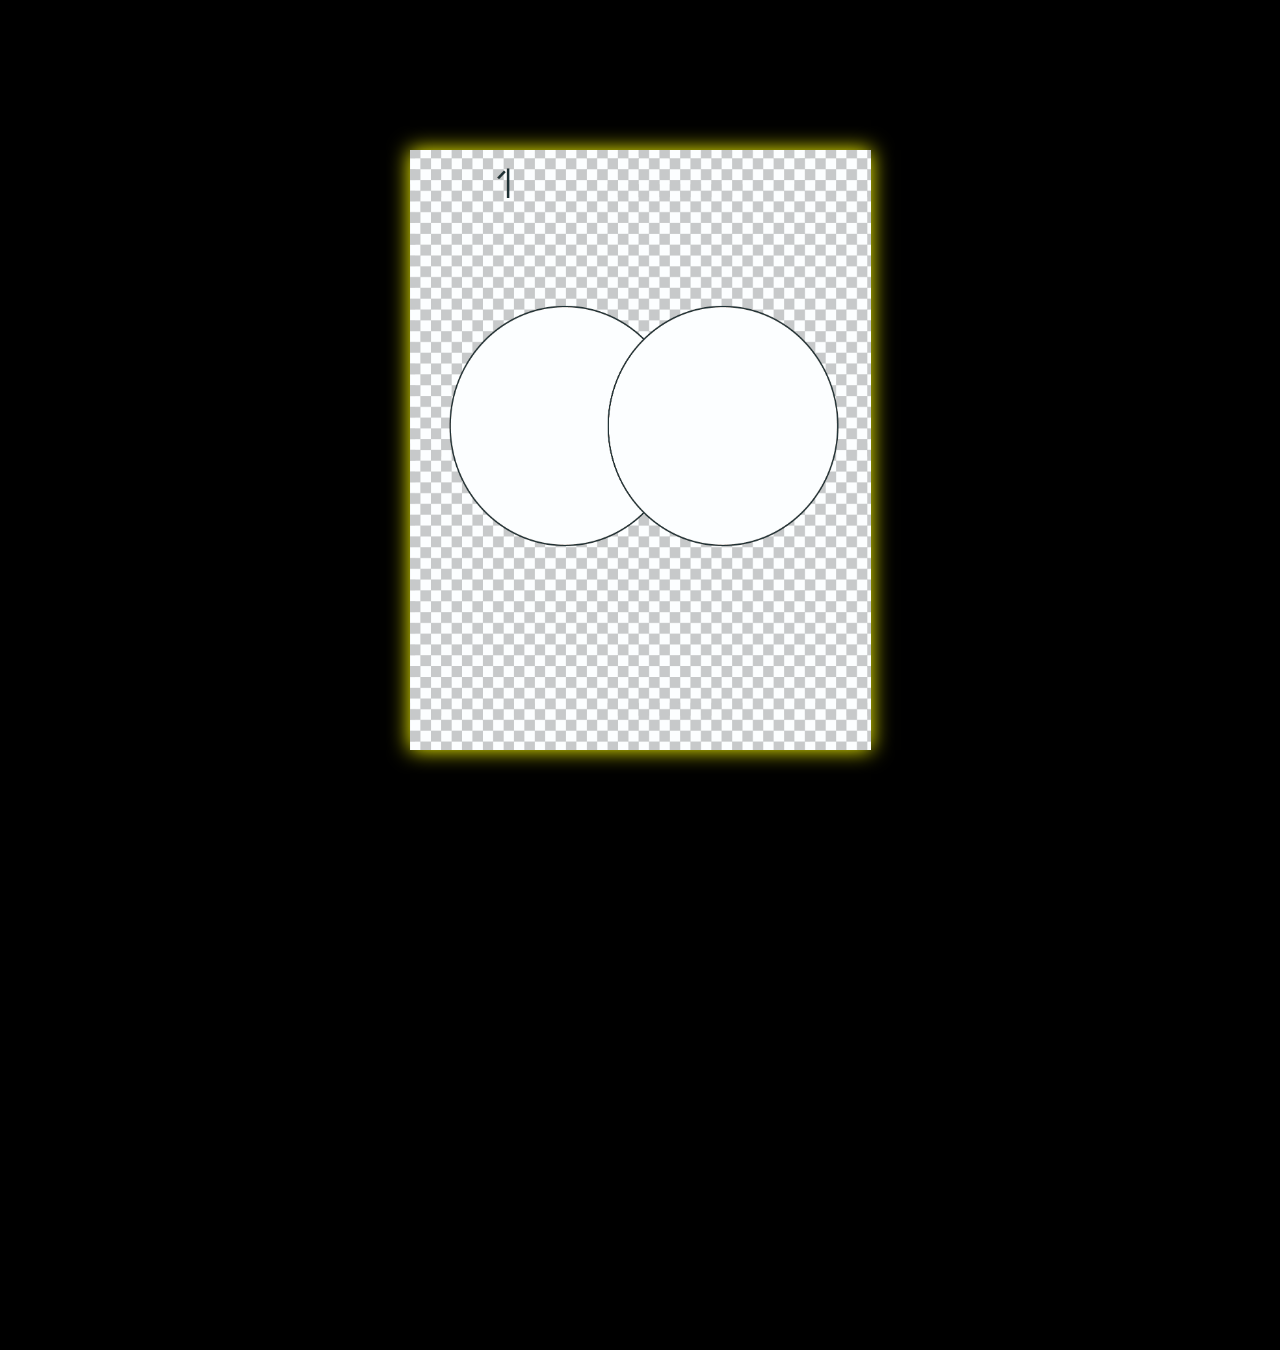
==== index.html @ 5a6370b1 "Update index.html" ====
<!DOCTYPE html>
<!--[if lt IE 7]> <html lang="en" class="ie6"> <![endif]-->
<!--[if IE 7]>    <html lang="en" class="ie7"> <![endif]-->
<!--[if IE 8]>    <html lang="en" class="ie8"> <![endif]-->
<!--[if IE 9]>    <html lang="en" class="ie9"> <![endif]-->
<!--[if !IE]><!-->
<html lang="en">
  <!--<![endif]-->
  <head>
    <meta name="viewport" content="width = 1050, user-scalable = no" />
    <style>
      body {
        height: 100vh;
      }
      .container {
        height: 100%;
      }
      .flipbook-viewport {
        height: 100%;
      }
    </style>
  </head>
  <body>
    <div class="flipbook-viewport">
      <div class="container">
        <div class="flipbook">
          <div style="background-image: url(pages/1.jpg)"></div>
          <div style="background-image: url(pages/2.jpg)"></div>
          <div style="background-image: url(pages/3.jpg)"></div>
          <div style="background-image: url(pages/4.jpg)"></div>
          <div style="background-image: url(pages/5.jpg)"></div>
          <div style="background-image: url(pages/6.jpg)"></div>
          <div style="background-image: url(pages/7.jpg)"></div>
          <div style="background-image: url(pages/8.jpg)"></div>
          <div style="background-image: url(pages/9.jpg)"></div>
          <div style="background-image: url(pages/10.jpg)"></div>
          <div style="background-image: url(pages/11.jpg)"></div>
          <div style="background-image: url(pages/12.jpg)"></div>
          <div style="background-image: url(pages/13.jpg)"></div>
          <div style="background-image: url(pages/14.jpg)"></div>
          <div style="background-image: url(pages/15.jpg)"></div>
          <div style="background-image: url(pages/16.jpg)"></div>
          <div style="background-image: url(pages/17.jpg)"></div>
          <div style="background-image: url(pages/18.jpg)"></div>
          <div style="background-image: url(pages/19.jpg)"></div>
          <div style="background-image: url(pages/20.jpg)"></div>
          <div style="background-image: url(pages/21.jpg)"></div>
          <div style="background-image: url(pages/22.jpg)"></div>
          <div style="background-image: url(pages/23.jpg)"></div>
          <div style="background-image: url(pages/24.jpg)"></div>
          <div style="background-image: url(pages/25.jpg)"></div>
          <div style="background-image: url(pages/26.jpg)"></div>
          <div style="background-image: url(pages/27.jpg)"></div>
          <div style="background-image: url(pages/28.jpg)"></div>
          <div style="background-image: url(pages/29.jpg)"></div>
          <div style="background-image: url(pages/30.jpg)"></div>
          <div style="background-image: url(pages/31.jpg)"></div>
          <div style="background-image: url(pages/32.jpg)"></div>
          <div style="background-image: url(pages/33.jpg)"></div>
          <div style="background-image: url(pages/34.jpg)"></div>
          <div style="background-image: url(pages/35.jpg)"></div>
          <div style="background-image: url(pages/36.jpg)"></div>
          <div style="background-image: url(pages/37.jpg)"></div>
          <div style="background-image: url(pages/38.jpg)"></div>
          <div style="background-image: url(pages/39.jpg)"></div>
          <div style="background-image: url(pages/40.jpg)"></div>
          <div style="background-image: url(pages/41.jpg)"></div>
          <div style="background-image: url(pages/42.jpg)"></div>
          <div style="background-image: url(pages/43.jpg)"></div>
          <div style="background-image: url(pages/44.jpg)"></div>
          <div style="background-image: url(pages/45.jpg)"></div>
          <div style="background-image: url(pages/46.jpg)"></div>
          <div style="background-image: url(pages/47.jpg)"></div>
          <div style="background-image: url(pages/48.jpg)"></div>
          <div style="background-image: url(pages/49.jpg)"></div>
          <div style="background-image: url(pages/50.jpg)"></div>
          <div style="background-image: url(pages/51.jpg)"></div>
          <div style="background-image: url(pages/52.jpg)"></div>
          <div style="background-image: url(pages/53.jpg)"></div>
          <div style="background-image: url(pages/54.jpg)"></div>
          <div style="background-image: url(pages/55.jpg)"></div>
          <div style="background-image: url(pages/56.jpg)"></div>
          <div style="background-image: url(pages/57.jpg)"></div>
          <div style="background-image: url(pages/58.jpg)"></div>
          <div style="background-image: url(pages/59.jpg)"></div>
          <div style="background-image: url(pages/60.jpg)"></div>
          <div style="background-image: url(pages/61.jpg)"></div>
          <div style="background-image: url(pages/62.jpg)"></div>
          <div style="background-image: url(pages/63.jpg)"></div>
          <div style="background-image: url(pages/64.jpg)"></div>
          <div style="background-image: url(pages/65.jpg)"></div>
          <div style="background-image: url(pages/66.jpg)"></div>
          <div style="background-image: url(pages/67.jpg)"></div>
          <div style="background-image: url(pages/68.jpg)"></div>
          <div style="background-image: url(pages/69.jpg)"></div>
          <div style="background-image: url(pages/70.jpg)"></div>
          <div style="background-image: url(pages/71.jpg)"></div>
          <div style="background-image: url(pages/72.jpg)"></div>
          <div style="background-image: url(pages/73.jpg)"></div>
          <div style="background-image: url(pages/74.jpg)"></div>
          <div style="background-image: url(pages/75.jpg)"></div>
          <div style="background-image: url(pages/76.jpg)"></div>
          <div style="background-image: url(pages/77.jpg)"></div>
          <div style="background-image: url(pages/78.jpg)"></div>
          <div style="background-image: url(pages/79.jpg)"></div>
          <div style="background-image: url(pages/80.jpg)"></div>
          <div style="background-image: url(pages/81.jpg)"></div>
          <div style="background-image: url(pages/82.jpg)"></div>
          <div style="background-image: url(pages/83.jpg)"></div>
          <div style="background-image: url(pages/84.jpg)"></div>
          <div style="background-image: url(pages/85.jpg)"></div>
          <div style="background-image: url(pages/86.jpg)"></div>
          <div style="background-image: url(pages/87.jpg)"></div>
          <div style="background-image: url(pages/88.jpg)"></div>
          <div style="background-image: url(pages/89.jpg)"></div>
          <div style="background-image: url(pages/90.jpg)"></div>
          <div style="background-image: url(pages/91.jpg)"></div>
          <div style="background-image: url(pages/92.jpg)"></div>
          <div style="background-image: url(pages/93.jpg)"></div>
          <div style="background-image: url(pages/94.jpg)"></div>
          <div style="background-image: url(pages/95.jpg)"></div>
          <div style="background-image: url(pages/96.jpg)"></div>
          <div style="background-image: url(pages/97.jpg)"></div>
          <div style="background-image: url(pages/98.jpg)"></div>
          <div style="background-image: url(pages/99.jpg)"></div>
          <div style="background-image: url(pages/100.jpg)"></div>
          <div style="background-image: url(pages/101.jpg)"></div>
          <div style="background-image: url(pages/102.jpg)"></div>
          <div style="background-image: url(pages/103.jpg)"></div>
          <div style="background-image: url(pages/104.jpg)"></div>
          <div style="background-image: url(pages/105.jpg)"></div>
          <div style="background-image: url(pages/106.jpg)"></div>
          <div style="background-image: url(pages/107.jpg)"></div>
          <div style="background-image: url(pages/108.jpg)"></div>
          <div style="background-image: url(pages/109.jpg)"></div>
          <div style="background-image: url(pages/110.jpg)"></div>
          <div style="background-image: url(pages/111.jpg)"></div>
          <div style="background-image: url(pages/112.jpg)"></div>
          <div style="background-image: url(pages/113.jpg)"></div>
          <div style="background-image: url(pages/114.jpg)"></div>
          <div style="background-image: url(pages/115.jpg)"></div>
          <div style="background-image: url(pages/116.jpg)"></div>
          <div style="background-image: url(pages/117.jpg)"></div>
          <div style="background-image: url(pages/118.jpg)"></div>
          <div style="background-image: url(pages/119.jpg)"></div>
          <div style="background-image: url(pages/120.jpg)"></div>
          <div style="background-image: url(pages/121.jpg)"></div>
          <div style="background-image: url(pages/122.jpg)"></div>
          <div style="background-image: url(pages/123.jpg)"></div>
          <div style="background-image: url(pages/124.jpg)"></div>
          <div style="background-image: url(pages/125.jpg)"></div>
          <div style="background-image: url(pages/126.jpg)"></div>
          <div style="background-image: url(pages/127.jpg)"></div>
          <div style="background-image: url(pages/128.jpg)"></div>
          <div style="background-image: url(pages/129.jpg)"></div>
          <div style="background-image: url(pages/130.jpg)"></div>
          <div style="background-image: url(pages/131.jpg)"></div>
          <div style="background-image: url(pages/132.jpg)"></div>
          <div style="background-image: url(pages/133.jpg)"></div>
          <div style="background-image: url(pages/134.jpg)"></div>
        </div>
      </div>
    </div>
    <script type="text/javascript" src="extras/jquery.min.1.7.js"></script>
    <script type="text/javascript" src="extras/modernizr.2.5.3.min.js"></script>
    <script type="text/javascript">
      document.addEventListener("DOMContentLoaded", function (event) {
        function loadApp() {
          // Create the flipbook

          $(".flipbook").turn({
            // Width

            width: 922,

            // Height

            height: 600,

            // Elevation

            elevation: 50,

            // Enable gradients

            gradients: true,

            // Auto center this flipbook

            autoCenter: true,
          });
        }
        // Load the HTML4 version if there's not CSS transform

        yepnope({
          test: Modernizr.csstransforms,
          yep: ["lib/turn.js"],
          nope: ["lib/turn.html4.min.js"],
          both: ["css/basic.css"],
          complete: loadApp,
        });
      });
    </script>
  </body>
</html>
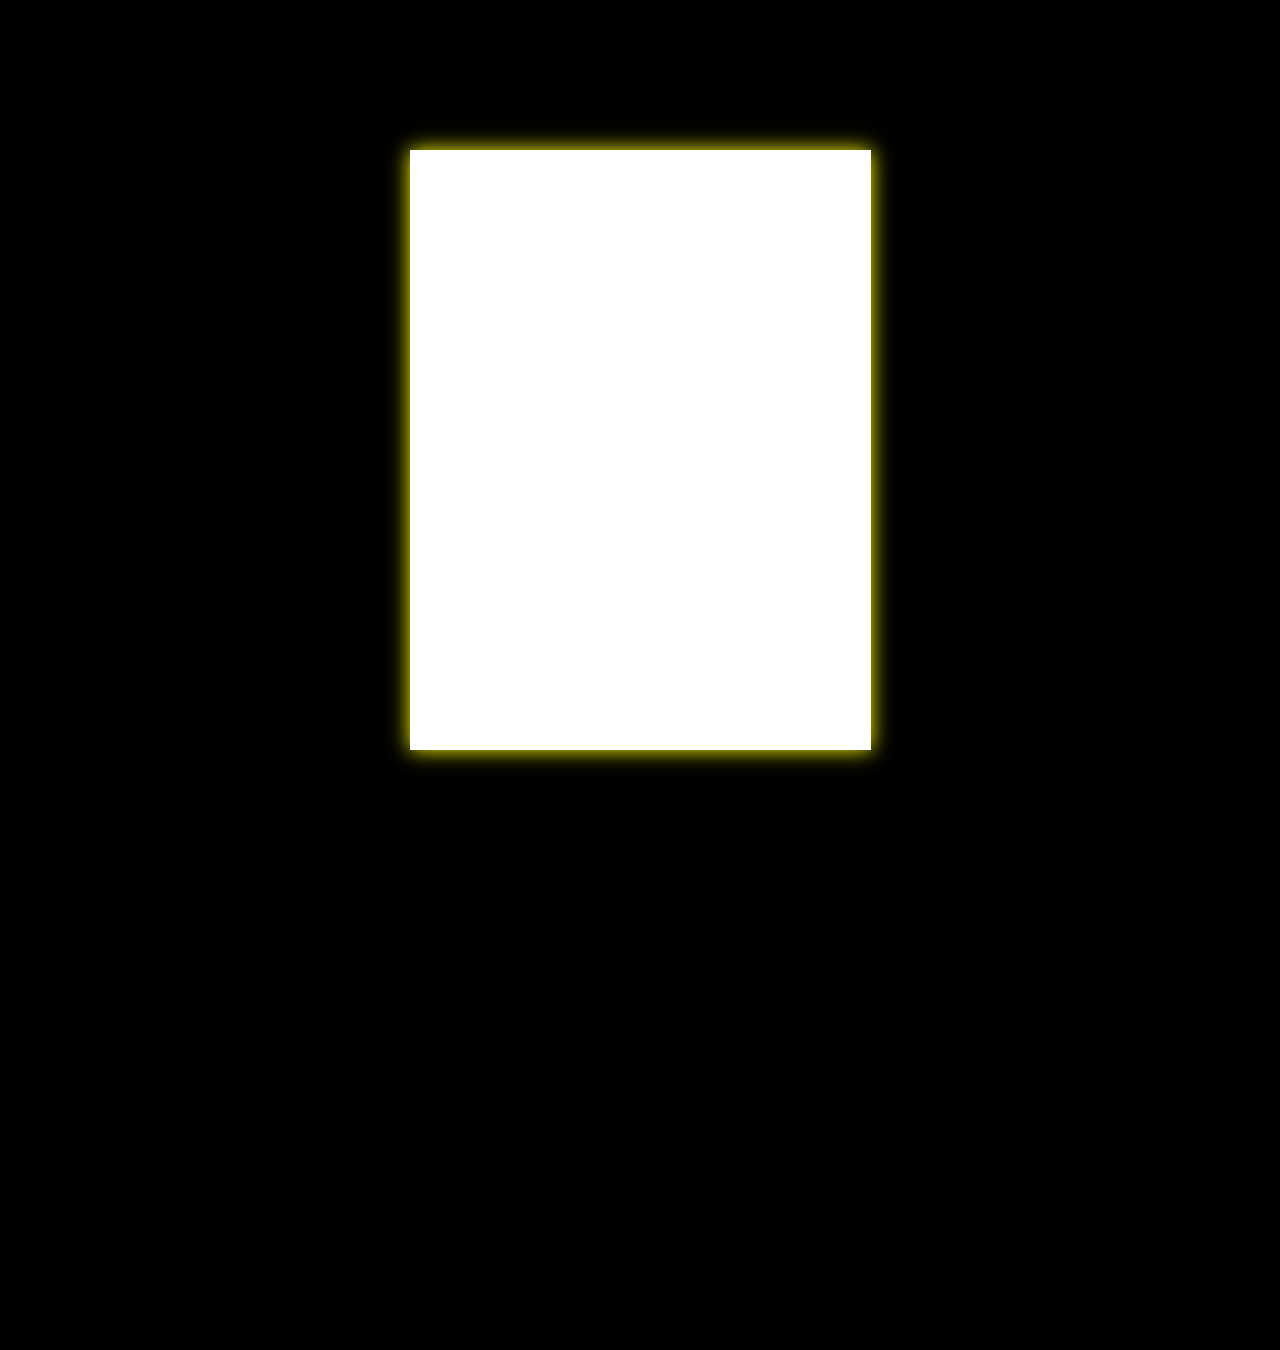
==== commit 1bc5bbb6: "link" ====
--- a/index.html
+++ b/index.html
@@ -1,16 +1,14 @@
 <!DOCTYPE html>
-<!--[if lt IE 7]> <html lang="en" class="ie6"> <![endif]-->
-<!--[if IE 7]>    <html lang="en" class="ie7"> <![endif]-->
-<!--[if IE 8]>    <html lang="en" class="ie8"> <![endif]-->
-<!--[if IE 9]>    <html lang="en" class="ie9"> <![endif]-->
-<!--[if !IE]><!-->
 <html lang="en">
-  <!--<![endif]-->
   <head>
-    <meta name="viewport" content="width = 1050, user-scalable = no" />
+    <meta charset="UTF-8" />
+    <meta name="viewport" content="width=device-width, initial-scale=1.0" />
+    <title>Flipbook Example</title>
+    <link rel="stylesheet" href="css/basic.css" />
     <style>
       body {
         height: 100vh;
+        margin: 0;
       }
       .container {
         height: 100%;
@@ -24,140 +22,140 @@
     <div class="flipbook-viewport">
       <div class="container">
         <div class="flipbook">
-          <div style="background-image: url(pages/1.jpg)"></div>
-          <div style="background-image: url(pages/2.jpg)"></div>
-          <div style="background-image: url(pages/3.jpg)"></div>
-          <div style="background-image: url(pages/4.jpg)"></div>
-          <div style="background-image: url(pages/5.jpg)"></div>
-          <div style="background-image: url(pages/6.jpg)"></div>
-          <div style="background-image: url(pages/7.jpg)"></div>
-          <div style="background-image: url(pages/8.jpg)"></div>
-          <div style="background-image: url(pages/9.jpg)"></div>
-          <div style="background-image: url(pages/10.jpg)"></div>
-          <div style="background-image: url(pages/11.jpg)"></div>
-          <div style="background-image: url(pages/12.jpg)"></div>
-          <div style="background-image: url(pages/13.jpg)"></div>
-          <div style="background-image: url(pages/14.jpg)"></div>
-          <div style="background-image: url(pages/15.jpg)"></div>
-          <div style="background-image: url(pages/16.jpg)"></div>
-          <div style="background-image: url(pages/17.jpg)"></div>
-          <div style="background-image: url(pages/18.jpg)"></div>
-          <div style="background-image: url(pages/19.jpg)"></div>
-          <div style="background-image: url(pages/20.jpg)"></div>
-          <div style="background-image: url(pages/21.jpg)"></div>
-          <div style="background-image: url(pages/22.jpg)"></div>
-          <div style="background-image: url(pages/23.jpg)"></div>
-          <div style="background-image: url(pages/24.jpg)"></div>
-          <div style="background-image: url(pages/25.jpg)"></div>
-          <div style="background-image: url(pages/26.jpg)"></div>
-          <div style="background-image: url(pages/27.jpg)"></div>
-          <div style="background-image: url(pages/28.jpg)"></div>
-          <div style="background-image: url(pages/29.jpg)"></div>
-          <div style="background-image: url(pages/30.jpg)"></div>
-          <div style="background-image: url(pages/31.jpg)"></div>
-          <div style="background-image: url(pages/32.jpg)"></div>
-          <div style="background-image: url(pages/33.jpg)"></div>
-          <div style="background-image: url(pages/34.jpg)"></div>
-          <div style="background-image: url(pages/35.jpg)"></div>
-          <div style="background-image: url(pages/36.jpg)"></div>
-          <div style="background-image: url(pages/37.jpg)"></div>
-          <div style="background-image: url(pages/38.jpg)"></div>
-          <div style="background-image: url(pages/39.jpg)"></div>
-          <div style="background-image: url(pages/40.jpg)"></div>
-          <div style="background-image: url(pages/41.jpg)"></div>
-          <div style="background-image: url(pages/42.jpg)"></div>
-          <div style="background-image: url(pages/43.jpg)"></div>
-          <div style="background-image: url(pages/44.jpg)"></div>
-          <div style="background-image: url(pages/45.jpg)"></div>
-          <div style="background-image: url(pages/46.jpg)"></div>
-          <div style="background-image: url(pages/47.jpg)"></div>
-          <div style="background-image: url(pages/48.jpg)"></div>
-          <div style="background-image: url(pages/49.jpg)"></div>
-          <div style="background-image: url(pages/50.jpg)"></div>
-          <div style="background-image: url(pages/51.jpg)"></div>
-          <div style="background-image: url(pages/52.jpg)"></div>
-          <div style="background-image: url(pages/53.jpg)"></div>
-          <div style="background-image: url(pages/54.jpg)"></div>
-          <div style="background-image: url(pages/55.jpg)"></div>
-          <div style="background-image: url(pages/56.jpg)"></div>
-          <div style="background-image: url(pages/57.jpg)"></div>
-          <div style="background-image: url(pages/58.jpg)"></div>
-          <div style="background-image: url(pages/59.jpg)"></div>
-          <div style="background-image: url(pages/60.jpg)"></div>
-          <div style="background-image: url(pages/61.jpg)"></div>
-          <div style="background-image: url(pages/62.jpg)"></div>
-          <div style="background-image: url(pages/63.jpg)"></div>
-          <div style="background-image: url(pages/64.jpg)"></div>
-          <div style="background-image: url(pages/65.jpg)"></div>
-          <div style="background-image: url(pages/66.jpg)"></div>
-          <div style="background-image: url(pages/67.jpg)"></div>
-          <div style="background-image: url(pages/68.jpg)"></div>
-          <div style="background-image: url(pages/69.jpg)"></div>
-          <div style="background-image: url(pages/70.jpg)"></div>
-          <div style="background-image: url(pages/71.jpg)"></div>
-          <div style="background-image: url(pages/72.jpg)"></div>
-          <div style="background-image: url(pages/73.jpg)"></div>
-          <div style="background-image: url(pages/74.jpg)"></div>
-          <div style="background-image: url(pages/75.jpg)"></div>
-          <div style="background-image: url(pages/76.jpg)"></div>
-          <div style="background-image: url(pages/77.jpg)"></div>
-          <div style="background-image: url(pages/78.jpg)"></div>
-          <div style="background-image: url(pages/79.jpg)"></div>
-          <div style="background-image: url(pages/80.jpg)"></div>
-          <div style="background-image: url(pages/81.jpg)"></div>
-          <div style="background-image: url(pages/82.jpg)"></div>
-          <div style="background-image: url(pages/83.jpg)"></div>
-          <div style="background-image: url(pages/84.jpg)"></div>
-          <div style="background-image: url(pages/85.jpg)"></div>
-          <div style="background-image: url(pages/86.jpg)"></div>
-          <div style="background-image: url(pages/87.jpg)"></div>
-          <div style="background-image: url(pages/88.jpg)"></div>
-          <div style="background-image: url(pages/89.jpg)"></div>
-          <div style="background-image: url(pages/90.jpg)"></div>
-          <div style="background-image: url(pages/91.jpg)"></div>
-          <div style="background-image: url(pages/92.jpg)"></div>
-          <div style="background-image: url(pages/93.jpg)"></div>
-          <div style="background-image: url(pages/94.jpg)"></div>
-          <div style="background-image: url(pages/95.jpg)"></div>
-          <div style="background-image: url(pages/96.jpg)"></div>
-          <div style="background-image: url(pages/97.jpg)"></div>
-          <div style="background-image: url(pages/98.jpg)"></div>
-          <div style="background-image: url(pages/99.jpg)"></div>
-          <div style="background-image: url(pages/100.jpg)"></div>
-          <div style="background-image: url(pages/101.jpg)"></div>
-          <div style="background-image: url(pages/102.jpg)"></div>
-          <div style="background-image: url(pages/103.jpg)"></div>
-          <div style="background-image: url(pages/104.jpg)"></div>
-          <div style="background-image: url(pages/105.jpg)"></div>
-          <div style="background-image: url(pages/106.jpg)"></div>
-          <div style="background-image: url(pages/107.jpg)"></div>
-          <div style="background-image: url(pages/108.jpg)"></div>
-          <div style="background-image: url(pages/109.jpg)"></div>
-          <div style="background-image: url(pages/110.jpg)"></div>
-          <div style="background-image: url(pages/111.jpg)"></div>
-          <div style="background-image: url(pages/112.jpg)"></div>
-          <div style="background-image: url(pages/113.jpg)"></div>
-          <div style="background-image: url(pages/114.jpg)"></div>
-          <div style="background-image: url(pages/115.jpg)"></div>
-          <div style="background-image: url(pages/116.jpg)"></div>
-          <div style="background-image: url(pages/117.jpg)"></div>
-          <div style="background-image: url(pages/118.jpg)"></div>
-          <div style="background-image: url(pages/119.jpg)"></div>
-          <div style="background-image: url(pages/120.jpg)"></div>
-          <div style="background-image: url(pages/121.jpg)"></div>
-          <div style="background-image: url(pages/122.jpg)"></div>
-          <div style="background-image: url(pages/123.jpg)"></div>
-          <div style="background-image: url(pages/124.jpg)"></div>
-          <div style="background-image: url(pages/125.jpg)"></div>
-          <div style="background-image: url(pages/126.jpg)"></div>
-          <div style="background-image: url(pages/127.jpg)"></div>
-          <div style="background-image: url(pages/128.jpg)"></div>
-          <div style="background-image: url(pages/129.jpg)"></div>
-          <div style="background-image: url(pages/130.jpg)"></div>
-          <div style="background-image: url(pages/131.jpg)"></div>
-          <div style="background-image: url(pages/132.jpg)"></div>
-          <div style="background-image: url(pages/133.jpg)"></div>
-          <div style="background-image: url(pages/134.jpg)"></div>
+          <div style="background-image: url(pages/page_1.jpg)"></div>
+          <div style="background-image: url(pages/page_2.jpg)"></div>
+          <div style="background-image: url(pages/page_3.jpg)"></div>
+          <div style="background-image: url(pages/page_4.jpg)"></div>
+          <div style="background-image: url(pages/page_5.jpg)"></div>
+          <div style="background-image: url(pages/page_6.jpg)"></div>
+          <div style="background-image: url(pages/page_7.jpg)"></div>
+          <div style="background-image: url(pages/page_8.jpg)"></div>
+          <div style="background-image: url(pages/page_9.jpg)"></div>
+          <div style="background-image: url(pages/page_10.jpg)"></div>
+          <div style="background-image: url(pages/page_11.jpg)"></div>
+          <div style="background-image: url(pages/page_12.jpg)"></div>
+          <div style="background-image: url(pages/page_13.jpg)"></div>
+          <div style="background-image: url(pages/page_14.jpg)"></div>
+          <div style="background-image: url(pages/page_15.jpg)"></div>
+          <div style="background-image: url(pages/page_16.jpg)"></div>
+          <div style="background-image: url(pages/page_17.jpg)"></div>
+          <div style="background-image: url(pages/page_18.jpg)"></div>
+          <div style="background-image: url(pages/page_19.jpg)"></div>
+          <div style="background-image: url(pages/page_20.jpg)"></div>
+          <div style="background-image: url(pages/page_21.jpg)"></div>
+          <div style="background-image: url(pages/page_22.jpg)"></div>
+          <div style="background-image: url(pages/page_23.jpg)"></div>
+          <div style="background-image: url(pages/page_24.jpg)"></div>
+          <div style="background-image: url(pages/page_25.jpg)"></div>
+          <div style="background-image: url(pages/page_26.jpg)"></div>
+          <div style="background-image: url(pages/page_27.jpg)"></div>
+          <div style="background-image: url(pages/page_28.jpg)"></div>
+          <div style="background-image: url(pages/page_29.jpg)"></div>
+          <div style="background-image: url(pages/page_30.jpg)"></div>
+          <div style="background-image: url(pages/page_31.jpg)"></div>
+          <div style="background-image: url(pages/page_32.jpg)"></div>
+          <div style="background-image: url(pages/page_33.jpg)"></div>
+          <div style="background-image: url(pages/page_34.jpg)"></div>
+          <div style="background-image: url(pages/page_35.jpg)"></div>
+          <div style="background-image: url(pages/page_36.jpg)"></div>
+          <div style="background-image: url(pages/page_37.jpg)"></div>
+          <div style="background-image: url(pages/page_38.jpg)"></div>
+          <div style="background-image: url(pages/page_39.jpg)"></div>
+          <div style="background-image: url(pages/page_40.jpg)"></div>
+          <div style="background-image: url(pages/page_41.jpg)"></div>
+          <div style="background-image: url(pages/page_42.jpg)"></div>
+          <div style="background-image: url(pages/page_43.jpg)"></div>
+          <div style="background-image: url(pages/page_44.jpg)"></div>
+          <div style="background-image: url(pages/page_45.jpg)"></div>
+          <div style="background-image: url(pages/page_46.jpg)"></div>
+          <div style="background-image: url(pages/page_47.jpg)"></div>
+          <div style="background-image: url(pages/page_48.jpg)"></div>
+          <div style="background-image: url(pages/page_49.jpg)"></div>
+          <div style="background-image: url(pages/page_50.jpg)"></div>
+          <div style="background-image: url(pages/page_51.jpg)"></div>
+          <div style="background-image: url(pages/page_52.jpg)"></div>
+          <div style="background-image: url(pages/page_53.jpg)"></div>
+          <div style="background-image: url(pages/page_54.jpg)"></div>
+          <div style="background-image: url(pages/page_55.jpg)"></div>
+          <div style="background-image: url(pages/page_56.jpg)"></div>
+          <div style="background-image: url(pages/page_57.jpg)"></div>
+          <div style="background-image: url(pages/page_58.jpg)"></div>
+          <div style="background-image: url(pages/page_59.jpg)"></div>
+          <div style="background-image: url(pages/page_60.jpg)"></div>
+          <div style="background-image: url(pages/page_61.jpg)"></div>
+          <div style="background-image: url(pages/page_62.jpg)"></div>
+          <div style="background-image: url(pages/page_63.jpg)"></div>
+          <div style="background-image: url(pages/page_64.jpg)"></div>
+          <div style="background-image: url(pages/page_65.jpg)"></div>
+          <div style="background-image: url(pages/page_66.jpg)"></div>
+          <div style="background-image: url(pages/page_67.jpg)"></div>
+          <div style="background-image: url(pages/page_68.jpg)"></div>
+          <div style="background-image: url(pages/page_69.jpg)"></div>
+          <div style="background-image: url(pages/page_70.jpg)"></div>
+          <div style="background-image: url(pages/page_71.jpg)"></div>
+          <div style="background-image: url(pages/page_72.jpg)"></div>
+          <div style="background-image: url(pages/page_73.jpg)"></div>
+          <div style="background-image: url(pages/page_74.jpg)"></div>
+          <div style="background-image: url(pages/page_75.jpg)"></div>
+          <div style="background-image: url(pages/page_76.jpg)"></div>
+          <div style="background-image: url(pages/page_77.jpg)"></div>
+          <div style="background-image: url(pages/page_78.jpg)"></div>
+          <div style="background-image: url(pages/page_79.jpg)"></div>
+          <div style="background-image: url(pages/page_80.jpg)"></div>
+          <div style="background-image: url(pages/page_81.jpg)"></div>
+          <div style="background-image: url(pages/page_82.jpg)"></div>
+          <div style="background-image: url(pages/page_83.jpg)"></div>
+          <div style="background-image: url(pages/page_84.jpg)"></div>
+          <div style="background-image: url(pages/page_85.jpg)"></div>
+          <div style="background-image: url(pages/page_86.jpg)"></div>
+          <div style="background-image: url(pages/page_87.jpg)"></div>
+          <div style="background-image: url(pages/page_88.jpg)"></div>
+          <div style="background-image: url(pages/page_89.jpg)"></div>
+          <div style="background-image: url(pages/page_90.jpg)"></div>
+          <div style="background-image: url(pages/page_91.jpg)"></div>
+          <div style="background-image: url(pages/page_92.jpg)"></div>
+          <div style="background-image: url(pages/page_93.jpg)"></div>
+          <div style="background-image: url(pages/page_94.jpg)"></div>
+          <div style="background-image: url(pages/page_95.jpg)"></div>
+          <div style="background-image: url(pages/page_96.jpg)"></div>
+          <div style="background-image: url(pages/page_97.jpg)"></div>
+          <div style="background-image: url(pages/page_98.jpg)"></div>
+          <div style="background-image: url(pages/page_99.jpg)"></div>
+          <div style="background-image: url(pages/page_100.jpg)"></div>
+          <div style="background-image: url(pages/page_101.jpg)"></div>
+          <div style="background-image: url(pages/page_102.jpg)"></div>
+          <div style="background-image: url(pages/page_103.jpg)"></div>
+          <div style="background-image: url(pages/page_104.jpg)"></div>
+          <div style="background-image: url(pages/page_105.jpg)"></div>
+          <div style="background-image: url(pages/page_106.jpg)"></div>
+          <div style="background-image: url(pages/page_107.jpg)"></div>
+          <div style="background-image: url(pages/page_108.jpg)"></div>
+          <div style="background-image: url(pages/page_109.jpg)"></div>
+          <div style="background-image: url(pages/page_110.jpg)"></div>
+          <div style="background-image: url(pages/page_111.jpg)"></div>
+          <div style="background-image: url(pages/page_112.jpg)"></div>
+          <div style="background-image: url(pages/page_113.jpg)"></div>
+          <div style="background-image: url(pages/page_114.jpg)"></div>
+          <div style="background-image: url(pages/page_115.jpg)"></div>
+          <div style="background-image: url(pages/page_116.jpg)"></div>
+          <div style="background-image: url(pages/page_117.jpg)"></div>
+          <div style="background-image: url(pages/page_118.jpg)"></div>
+          <div style="background-image: url(pages/page_119.jpg)"></div>
+          <div style="background-image: url(pages/page_120.jpg)"></div>
+          <div style="background-image: url(pages/page_121.jpg)"></div>
+          <div style="background-image: url(pages/page_122.jpg)"></div>
+          <div style="background-image: url(pages/page_123.jpg)"></div>
+          <div style="background-image: url(pages/page_124.jpg)"></div>
+          <div style="background-image: url(pages/page_125.jpg)"></div>
+          <div style="background-image: url(pages/page_126.jpg)"></div>
+          <div style="background-image: url(pages/page_127.jpg)"></div>
+          <div style="background-image: url(pages/page_128.jpg)"></div>
+          <div style="background-image: url(pages/page_129.jpg)"></div>
+          <div style="background-image: url(pages/page_130.jpg)"></div>
+          <div style="background-image: url(pages/page_131.jpg)"></div>
+          <div style="background-image: url(pages/page_132.jpg)"></div>
+          <div style="background-image: url(pages/page_133.jpg)"></div>
+          <div style="background-image: url(pages/page_134.jpg)"></div>
         </div>
       </div>
     </div>
--- a/css/basic.css
+++ b/css/basic.css
@@ -0,0 +1,67 @@
+/* Basic sample */
+
+body{
+	overflow:hidden;
+	background-color:#000000;
+	margin:0;
+	padding:0;
+}
+
+.flipbook-viewport{
+	overflow:hidden;
+	width:100%;
+	height:100%;
+}
+
+.flipbook-viewport .container{
+	position:absolute;
+	top:50%;
+	left:50%;
+	margin:auto;
+}
+
+.flipbook-viewport .flipbook{
+	width:922px;
+	height:600px;
+	left:-461px;
+	top:-300px;
+}
+
+.flipbook-viewport .page{
+	width:461px;
+	height:600px;
+	background-color:white;
+	background-repeat:no-repeat;
+	background-size:100% 100%;
+}
+
+.flipbook .page{
+	-webkit-box-shadow:0 0 20px rgba(0,0,0,0.2);
+	-moz-box-shadow:0 0 20px rgba(0,0,0,0.2);
+	-ms-box-shadow:0 0 20px rgba(0,0,0,0.2);
+	-o-box-shadow:0 0 20px rgba(0,0,0,0.2);
+	box-shadow:0 0 20px rgba(0,0,0,0.2);
+}
+
+.flipbook-viewport .page img{
+	-webkit-touch-callout: none;
+	-webkit-user-select: none;
+	-khtml-user-select: none;
+	-moz-user-select: none;
+	-ms-user-select: none;
+	user-select: none;
+	margin:0;
+}
+
+.flipbook-viewport .shadow{
+	-webkit-transition: -webkit-box-shadow 0.5s;
+	-moz-transition: -moz-box-shadow 0.5s;
+	-o-transition: -webkit-box-shadow 0.5s;
+	-ms-transition: -ms-box-shadow 0.5s;
+
+	-webkit-box-shadow:0 0 20px #ffff00;
+	-moz-box-shadow:0 0 20px #ffff00;
+	-o-box-shadow:0 0 20px #ffff00;
+	-ms-box-shadow:0 0 20px #ffff00;
+	box-shadow:0 0 20px #ffff00;
+}
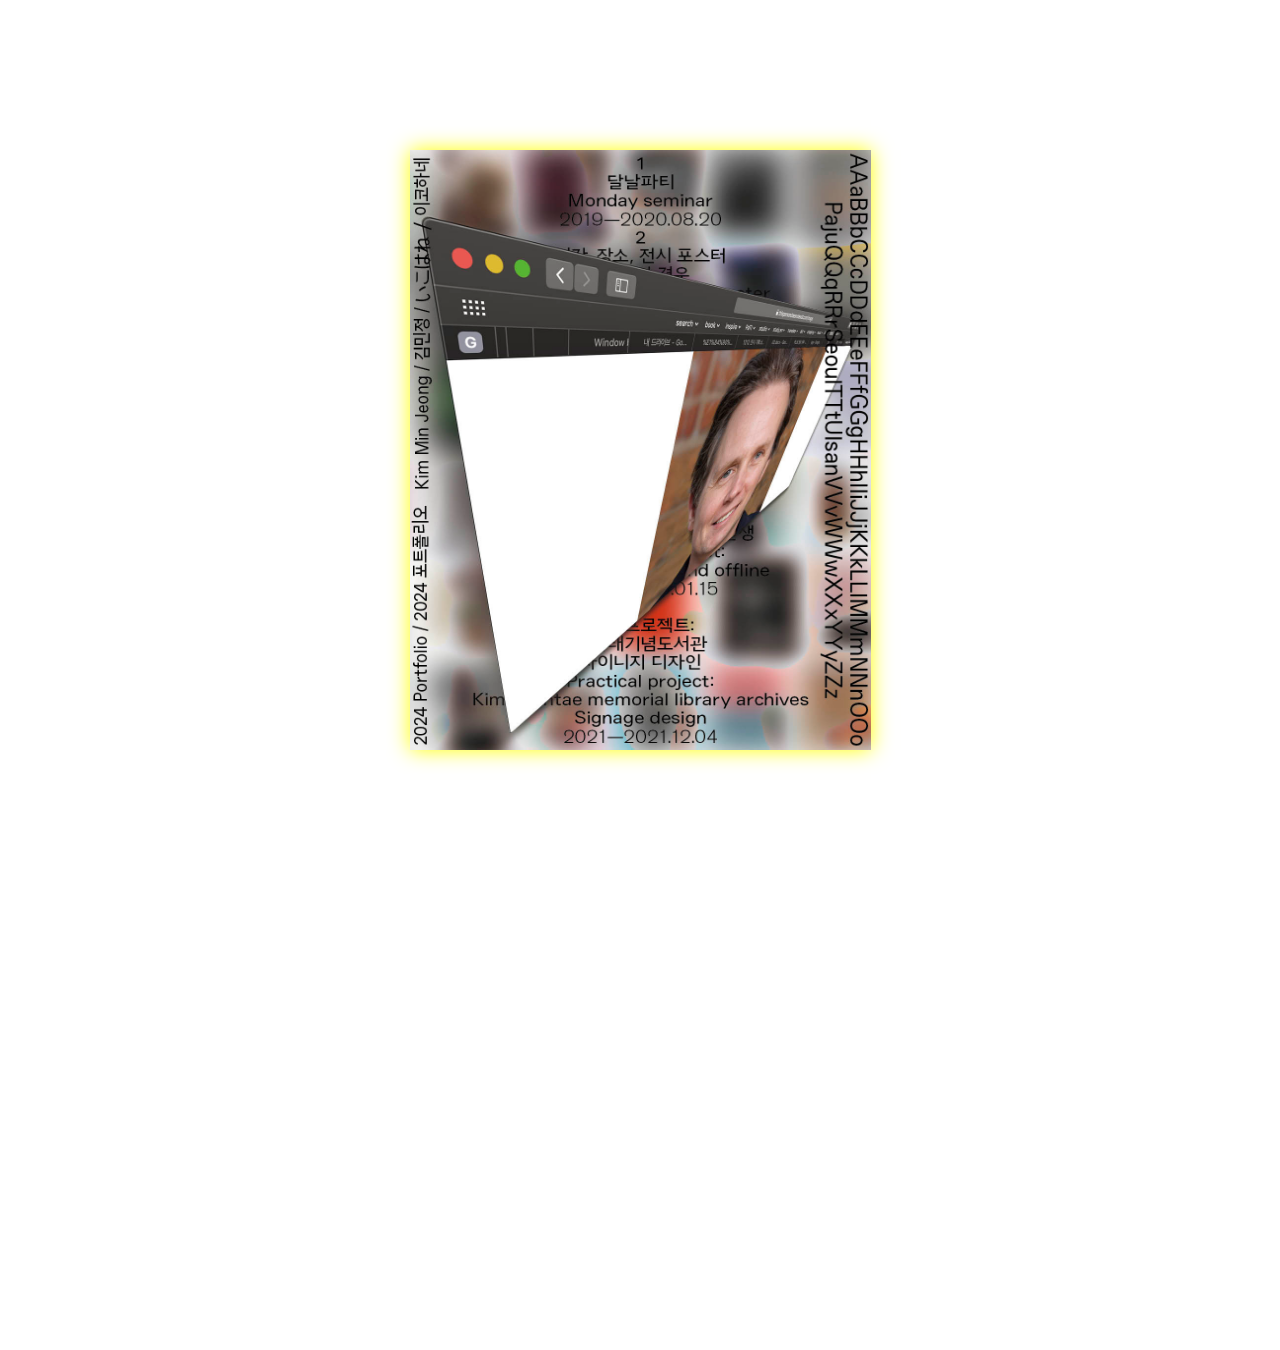
==== commit 4ed46360: "Update index.html" ====
--- a/index.html
+++ b/index.html
@@ -113,49 +113,6 @@
           <div style="background-image: url(pages/page_89.jpg)"></div>
           <div style="background-image: url(pages/page_90.jpg)"></div>
           <div style="background-image: url(pages/page_91.jpg)"></div>
-          <div style="background-image: url(pages/page_92.jpg)"></div>
-          <div style="background-image: url(pages/page_93.jpg)"></div>
-          <div style="background-image: url(pages/page_94.jpg)"></div>
-          <div style="background-image: url(pages/page_95.jpg)"></div>
-          <div style="background-image: url(pages/page_96.jpg)"></div>
-          <div style="background-image: url(pages/page_97.jpg)"></div>
-          <div style="background-image: url(pages/page_98.jpg)"></div>
-          <div style="background-image: url(pages/page_99.jpg)"></div>
-          <div style="background-image: url(pages/page_100.jpg)"></div>
-          <div style="background-image: url(pages/page_101.jpg)"></div>
-          <div style="background-image: url(pages/page_102.jpg)"></div>
-          <div style="background-image: url(pages/page_103.jpg)"></div>
-          <div style="background-image: url(pages/page_104.jpg)"></div>
-          <div style="background-image: url(pages/page_105.jpg)"></div>
-          <div style="background-image: url(pages/page_106.jpg)"></div>
-          <div style="background-image: url(pages/page_107.jpg)"></div>
-          <div style="background-image: url(pages/page_108.jpg)"></div>
-          <div style="background-image: url(pages/page_109.jpg)"></div>
-          <div style="background-image: url(pages/page_110.jpg)"></div>
-          <div style="background-image: url(pages/page_111.jpg)"></div>
-          <div style="background-image: url(pages/page_112.jpg)"></div>
-          <div style="background-image: url(pages/page_113.jpg)"></div>
-          <div style="background-image: url(pages/page_114.jpg)"></div>
-          <div style="background-image: url(pages/page_115.jpg)"></div>
-          <div style="background-image: url(pages/page_116.jpg)"></div>
-          <div style="background-image: url(pages/page_117.jpg)"></div>
-          <div style="background-image: url(pages/page_118.jpg)"></div>
-          <div style="background-image: url(pages/page_119.jpg)"></div>
-          <div style="background-image: url(pages/page_120.jpg)"></div>
-          <div style="background-image: url(pages/page_121.jpg)"></div>
-          <div style="background-image: url(pages/page_122.jpg)"></div>
-          <div style="background-image: url(pages/page_123.jpg)"></div>
-          <div style="background-image: url(pages/page_124.jpg)"></div>
-          <div style="background-image: url(pages/page_125.jpg)"></div>
-          <div style="background-image: url(pages/page_126.jpg)"></div>
-          <div style="background-image: url(pages/page_127.jpg)"></div>
-          <div style="background-image: url(pages/page_128.jpg)"></div>
-          <div style="background-image: url(pages/page_129.jpg)"></div>
-          <div style="background-image: url(pages/page_130.jpg)"></div>
-          <div style="background-image: url(pages/page_131.jpg)"></div>
-          <div style="background-image: url(pages/page_132.jpg)"></div>
-          <div style="background-image: url(pages/page_133.jpg)"></div>
-          <div style="background-image: url(pages/page_134.jpg)"></div>
         </div>
       </div>
     </div>
--- a/css/basic.css
+++ b/css/basic.css
@@ -2,7 +2,7 @@
 
 body{
 	overflow:hidden;
-	background-color:#000000;
+	background-color: none;
 	margin:0;
 	padding:0;
 }
